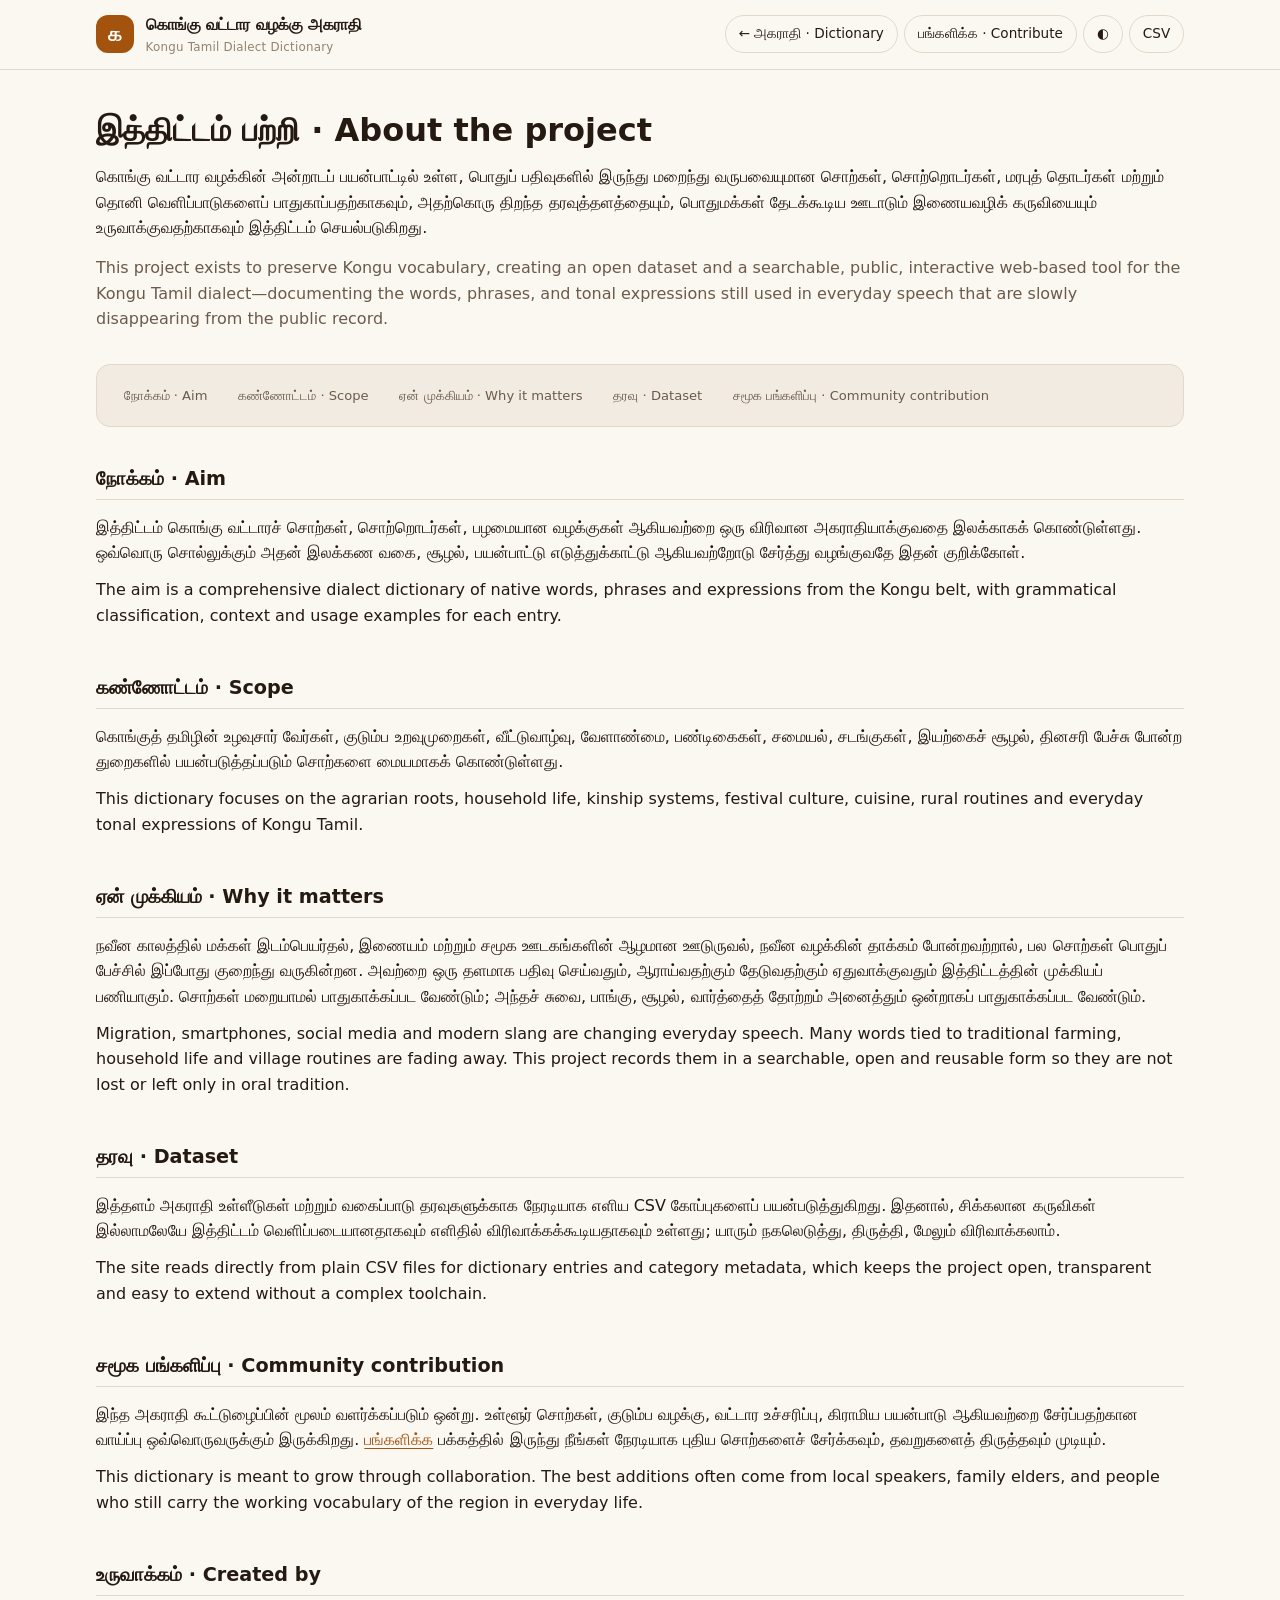
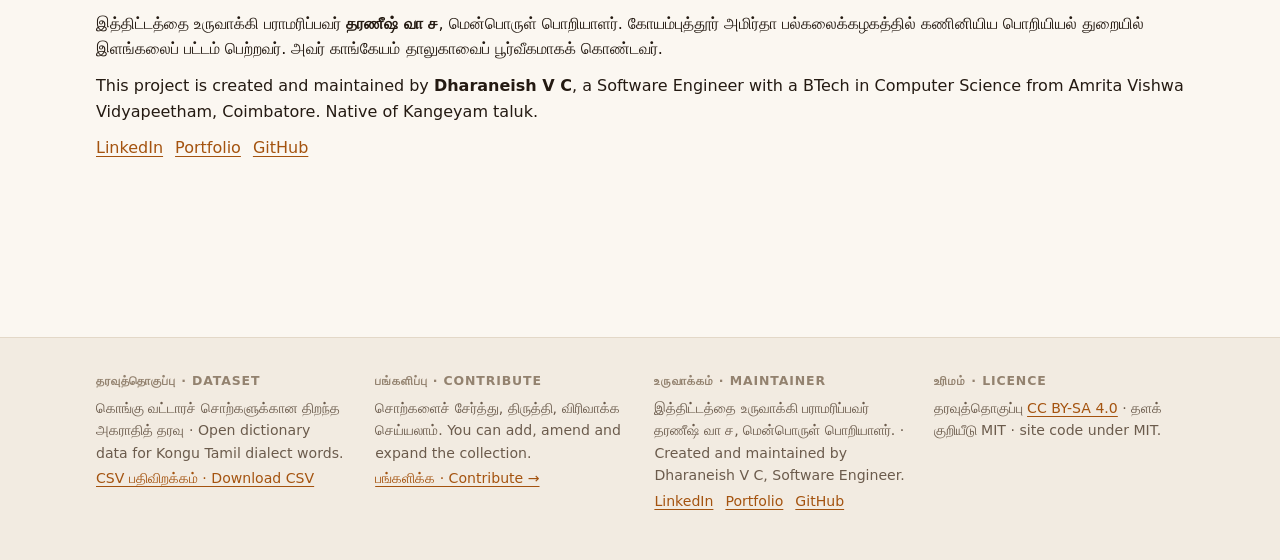
==== about.html @ 6edf0aa4 "feat: initial Kongu Tamil dictionary app and dataset" ====
<!DOCTYPE html>
<html lang="ta" data-theme="light">
<head>
<meta charset="utf-8">
<meta name="viewport" content="width=device-width, initial-scale=1, viewport-fit=cover">
<title>இத்திட்டம் பற்றி · About — கொங்கு வட்டார வழக்கு அகராதி · Kongu Tamil Dialect Dictionary</title>
<meta name="description" content="இத்திட்டத்தின் நோக்கம் மற்றும் பங்களிப்பு முறை. About the project and its aim.">
<meta name="theme-color" content="#7a3d12">
<link rel="canonical" href="https://dharaneishvc.github.io/Kongu-tamil-dictionary/about.html">
<meta property="og:type" content="website">
<meta property="og:url" content="https://dharaneishvc.github.io/Kongu-tamil-dictionary/about.html">
<meta property="og:title" content="இத்திட்டம் பற்றி — கொங்கு வட்டார வழக்கு அகராதி · About — Kongu Tamil Dialect Dictionary">
<meta property="og:description" content="இத்திட்டத்தின் நோக்கம் மற்றும் பங்களிப்பு முறை. About the project and its aim.">
<meta property="og:site_name" content="Kongu Tamil Dialect Dictionary">
<meta name="twitter:card" content="summary">
<meta name="twitter:title" content="இத்திட்டம் பற்றி — கொங்கு வட்டார வழக்கு அகராதி · About — Kongu Tamil Dialect Dictionary">
<meta name="twitter:description" content="இத்திட்டத்தின் நோக்கம் மற்றும் பங்களிப்பு முறை. About the project and its aim.">
<link rel="icon" href="data:image/svg+xml,%3Csvg xmlns='http://www.w3.org/2000/svg' viewBox='0 0 100 100'%3E%3Ctext y='.9em' font-size='90'%3E%E0%AE%95%3C/text%3E%3C/svg%3E">
<link rel="stylesheet" href="assets/styles.css?v=2">
<script>
  document.documentElement.dataset.theme =
    localStorage.getItem('kongu.theme') ||
    (matchMedia('(prefers-color-scheme: dark)').matches ? 'dark' : 'light');
</script>
</head>
<body>
<a class="skip-link" href="#guide">உள்ளடக்கத்திற்குச் செல்</a>

<header class="masthead">
  <div class="shell masthead__inner">
    <a class="brand" href="index.html">
      <span class="brand__mark" aria-hidden="true">க</span>
      <span class="brand__text">
        <strong>கொங்கு வட்டார வழக்கு அகராதி</strong>
        <small>Kongu Tamil Dialect Dictionary</small>
      </span>
    </a>
    <div class="masthead__actions">
      <a class="btn btn--ghost" href="index.html">← அகராதி · Dictionary</a>
      <a class="btn btn--ghost" href="contribute.html">பங்களிக்க · Contribute</a>
      <button type="button" class="btn btn--ghost" data-action="theme" aria-label="நிறத்தை மாற்று · Toggle colour theme">
        <span aria-hidden="true">◐</span>
      </button>
      <a class="btn btn--ghost" href="data/entries.csv" download>CSV</a>
    </div>
  </div>
</header>

<main class="shell page">
  <header class="page__head">
    <h1>இத்திட்டம் பற்றி · About the project</h1>
    <p class="page__lede">
கொங்கு வட்டார வழக்கின் அன்றாடப் பயன்பாட்டில் உள்ள, பொதுப் பதிவுகளில் இருந்து மறைந்து வருபவையுமான சொற்கள், சொற்றொடர்கள், மரபுத் தொடர்கள் மற்றும் தொனி வெளிப்பாடுகளைப் பாதுகாப்பதற்காகவும், அதற்கொரு திறந்த தரவுத்தளத்தையும், பொதுமக்கள் தேடக்கூடிய ஊடாடும் இணையவழிக் கருவியையும் உருவாக்குவதற்காகவும் இத்திட்டம் செயல்படுகிறது.
    </p>
    <p class="page__lede muted">
      This project exists to preserve Kongu vocabulary, creating an open dataset and a searchable, public, interactive web-based tool for the Kongu Tamil dialect—documenting the words, phrases, and tonal expressions still used in everyday speech that are slowly disappearing from the public record.
    </p>
  </header>

  <nav class="toc" aria-label="இத்திட்டம் பற்றி">
    <a href="#aim">நோக்கம் · Aim</a>
    <a href="#scope">கண்ணோட்டம் · Scope</a>
    <a href="#why">ஏன் முக்கியம் · Why it matters</a>
    <a href="#data">தரவு · Dataset</a>
    <a href="#community">சமூக பங்களிப்பு · Community contribution</a>
  </nav>

  <article id="guide" class="page__body">
    <section id="aim">
      <h2>நோக்கம் · Aim</h2>
      <p>
        இத்திட்டம் கொங்கு வட்டாரச் சொற்கள், சொற்றொடர்கள், பழமையான வழக்குகள் ஆகியவற்றை ஒரு விரிவான
        அகராதியாக்குவதை இலக்காகக் கொண்டுள்ளது. ஒவ்வொரு சொல்லுக்கும் அதன் இலக்கண வகை, சூழல்,
        பயன்பாட்டு எடுத்துக்காட்டு ஆகியவற்றோடு சேர்த்து வழங்குவதே இதன் குறிக்கோள்.
      </p>
      <p>
        The aim is a comprehensive dialect dictionary of native words, phrases and expressions from
        the Kongu belt, with grammatical classification, context and usage examples for each entry.
      </p>
    </section>

    <section id="scope">
      <h2>கண்ணோட்டம் · Scope</h2>
      <p>
        கொங்குத் தமிழின் உழவுசார் வேர்கள், குடும்ப உறவுமுறைகள், வீட்டுவாழ்வு,
        வேளாண்மை, பண்டிகைகள், சமையல், சடங்குகள், இயற்கைச் சூழல், தினசரி பேச்சு
        போன்ற துறைகளில் பயன்படுத்தப்படும் சொற்களை மையமாகக் கொண்டுள்ளது.
      </p>
      <p>
        This dictionary focuses on the agrarian roots, household life, kinship systems,
        festival culture, cuisine, rural routines and everyday tonal expressions of Kongu Tamil.
      </p>
    </section>

    <section id="why">
      <h2>ஏன் முக்கியம் · Why it matters</h2>
      <p>
        நவீன காலத்தில் மக்கள் இடம்பெயர்தல், இணையம் மற்றும் சமூக ஊடகங்களின் ஆழமான
        ஊடுருவல், நவீன வழக்கின் தாக்கம் போன்றவற்றால், பல சொற்கள் பொதுப் பேச்சில்
        இப்போது குறைந்து வருகின்றன. அவற்றை ஒரு தளமாக பதிவு செய்வதும், ஆராய்வதற்கும்
        தேடுவதற்கும் ஏதுவாக்குவதும் இத்திட்டத்தின் முக்கியப் பணியாகும். சொற்கள் மறையாமல்
        பாதுகாக்கப்பட வேண்டும்; அந்தச் சுவை, பாங்கு, சூழல், வார்த்தைத் தோற்றம் அனைத்தும்
        ஒன்றாகப் பாதுகாக்கப்பட வேண்டும்.
      </p>
      <p>
        Migration, smartphones, social media and modern slang are changing everyday speech. Many words
        tied to traditional farming, household life and village routines are fading away. This project
        records them in a searchable, open and reusable form so they are not lost or left only in oral tradition.
      </p>
    </section>

    <section id="data">
      <h2>தரவு · Dataset</h2>
      <p>
        இத்தளம் அகராதி உள்ளீடுகள் மற்றும் வகைப்பாடு தரவுகளுக்காக நேரடியாக எளிய CSV கோப்புகளைப் பயன்படுத்துகிறது.
        இதனால், சிக்கலான கருவிகள் இல்லாமலேயே இத்திட்டம் வெளிப்படையானதாகவும் எளிதில் விரிவாக்கக்கூடியதாகவும்
        உள்ளது; யாரும் நகலெடுத்து, திருத்தி, மேலும் விரிவாக்கலாம்.
      </p>
      <p>
        The site reads directly from plain CSV files for dictionary entries and category
        metadata, which keeps the project open, transparent and easy to extend without a
        complex toolchain.
      </p>
    </section>

    <section id="community">
      <h2>சமூக பங்களிப்பு · Community contribution</h2>
      <p>
        இந்த அகராதி கூட்டுழைப்பின் மூலம் வளர்க்கப்படும் ஒன்று. உள்ளூர் சொற்கள், குடும்ப வழக்கு,
        வட்டார உச்சரிப்பு, கிராமிய பயன்பாடு ஆகியவற்றை சேர்ப்பதற்கான வாய்ப்பு ஒவ்வொருவருக்கும்
        இருக்கிறது. <a href="contribute.html">பங்களிக்க</a> பக்கத்தில் இருந்து நீங்கள் நேரடியாக
        புதிய சொற்களைச் சேர்க்கவும், தவறுகளைத் திருத்தவும் முடியும்.
      </p>
      <p>
        This dictionary is meant to grow through collaboration. The best additions often come from
        local speakers, family elders, and people who still carry the working vocabulary of the
        region in everyday life.
      </p>
    </section>

    <section>
      <h2>உருவாக்கம் · Created by</h2>
      <p>
        இத்திட்டத்தை உருவாக்கி பராமரிப்பவர் <strong>தரணீஷ் வா ச</strong>, மென்பொருள் பொறியாளர். கோயம்புத்தூர் அமிர்தா பல்கலைக்கழகத்தில் கணினியிய பொறியியல் துறையில் இளங்கலைப் பட்டம் பெற்றவர். அவர் காங்கேயம் தாலுகாவைப் பூர்வீகமாகக் கொண்டவர்.
      </p>
      <p>
        This project is created and maintained by <strong>Dharaneish V C</strong>, a Software Engineer with a BTech in Computer Science from Amrita Vishwa Vidyapeetham, Coimbatore. Native of Kangeyam taluk.
      </p>
      <p class="footer__links">
        <a href="https://linkedin.com/in/dharaneishvc" rel="me noopener">LinkedIn</a>
        <a href="https://dharaneishvc.github.io/portfolio/" rel="me noopener">Portfolio</a>
        <a href="https://github.com/dharaneishvc" rel="me noopener">GitHub</a>
      </p>
    </section>
  </article>
</main>

<footer class="footer">
  <div class="shell footer__inner">
    <div>
      <h2>தரவுத்தொகுப்பு · Dataset</h2>
      <p id="dataset-meta" class="muted">கொங்கு வட்டாரச் சொற்களுக்கான திறந்த அகராதித் தரவு · Open dictionary data for Kongu Tamil dialect words.</p>
      <p><a href="data/entries.csv" download>CSV பதிவிறக்கம் · Download CSV</a></p>
    </div>
    <div>
      <h2>பங்களிப்பு · Contribute</h2>
      <p class="muted">சொற்களைச் சேர்த்து, திருத்தி, விரிவாக்க செய்யலாம். You can add, amend and expand the collection.</p>
      <p><a href="contribute.html">பங்களிக்க · Contribute →</a></p>
    </div>
    <div>
      <h2>உருவாக்கம் · Maintainer</h2>
      <p class="muted">இத்திட்டத்தை உருவாக்கி பராமரிப்பவர் தரணீஷ் வா ச, மென்பொருள் பொறியாளர். · Created and maintained by Dharaneish V C, Software Engineer.</p>
      <p class="footer__links">
        <a href="https://linkedin.com/in/dharaneishvc" rel="me noopener">LinkedIn</a>
        <a href="https://dharaneishvc.github.io/portfolio/" rel="me noopener">Portfolio</a>
        <a href="https://github.com/dharaneishvc" rel="me noopener">GitHub</a>
      </p>
    </div>
    <div>
      <h2>உரிமம் · Licence</h2>
      <p class="muted">தரவுத்தொகுப்பு <a href="https://creativecommons.org/licenses/by-sa/4.0/" rel="license noopener">CC BY-SA 4.0</a> · தளக் குறியீடு MIT · site code under MIT.</p>
    </div>
  </div>
</footer>

<script>
  document.querySelector('[data-action="theme"]').addEventListener('click', () => {
    const next = document.documentElement.dataset.theme === 'dark' ? 'light' : 'dark';
    document.documentElement.dataset.theme = next;
    localStorage.setItem('kongu.theme', next);
  });
</script>
</body>
</html>
---- assets/styles.css ----
/* Kongu Tamil Dictionary — design tokens + components. No external deps. */

:root {
  color-scheme: light;
  --bg: #fbf7f1;
  --bg-elevated: #ffffff;
  --bg-sunken: #f2ebe1;
  --ink: #241a12;
  --ink-soft: #6b5b4c;
  --ink-faint: #93826f;
  --line: #e3d8c8;
  --accent: #a4530f;
  --accent-soft: #f6e6d4;
  --accent-ink: #ffffff;
  --mark: #ffe08a;
  --shadow: 0 1px 2px rgba(36, 26, 18, .06), 0 8px 24px -16px rgba(36, 26, 18, .35);
  --radius: 14px;
  --radius-sm: 9px;
  --shell: 68rem;
  --tamil: "Noto Sans Tamil", "Nirmala UI", "Latha", "Tamil Sangam MN", system-ui, sans-serif;
  --latin: ui-sans-serif, system-ui, "Segoe UI", Roboto, Helvetica, Arial, sans-serif;
  --mono: ui-monospace, SFMono-Regular, "Cascadia Code", Consolas, monospace;
}

[data-theme="dark"] {
  color-scheme: dark;
  --bg: #16120e;
  --bg-elevated: #201a15;
  --bg-sunken: #120e0b;
  --ink: #f4ece2;
  --ink-soft: #c3b3a2;
  --ink-faint: #93826f;
  --line: #362c23;
  --accent: #e79a52;
  --accent-soft: #35251a;
  --accent-ink: #1a120b;
  --mark: #7a5b12;
  --shadow: 0 1px 2px rgba(0, 0, 0, .4), 0 12px 32px -20px rgba(0, 0, 0, .9);
}

* { box-sizing: border-box; }

[hidden] { display: none !important; }

html { -webkit-text-size-adjust: 100%; }

body {
  margin: 0;
  background: var(--bg);
  color: var(--ink);
  font-family: var(--tamil);
  font-size: 16px;
  line-height: 1.6;
  text-rendering: optimizeLegibility;
}

h1, h2, h3, h4 { line-height: 1.25; margin: 0; }
a { color: var(--accent); text-underline-offset: 3px; }
mark { background: var(--mark); color: inherit; border-radius: 3px; padding: 0 .1em; }
code, kbd, .detail__id { font-family: var(--mono); font-size: .85em; }
kbd {
  border: 1px solid var(--line); border-bottom-width: 2px;
  border-radius: 5px; padding: 0 .35em; background: var(--bg-elevated);
}
.muted { color: var(--ink-soft); }
.shell { width: min(var(--shell), 100% - 2.5rem); margin-inline: auto; }

.skip-link {
  position: absolute; left: -999px;
  background: var(--accent); color: var(--accent-ink);
  padding: .6rem 1rem; border-radius: 0 0 var(--radius-sm) 0; z-index: 20;
}
.skip-link:focus { left: 0; top: 0; }

.visually-hidden {
  position: absolute;
  width: 1px;
  height: 1px;
  padding: 0;
  margin: -1px;
  overflow: hidden;
  clip: rect(0, 0, 0, 0);
  white-space: nowrap;
  border: 0;
}

:where(button, input, select, a):focus-visible {
  outline: 2px solid var(--accent);
  outline-offset: 2px;
}

/* ------------------------------------------------------------- masthead */

.masthead {
  position: sticky; top: 0; z-index: 10;
  background: color-mix(in srgb, var(--bg) 88%, transparent);
  backdrop-filter: blur(12px);
  border-bottom: 1px solid var(--line);
}
.masthead__inner {
  display: flex; align-items: center; justify-content: space-between;
  gap: 1rem; padding-block: .75rem;
}
.brand { display: flex; align-items: center; gap: .7rem; min-width: 0; text-decoration: none; color: inherit; }
.brand__mark {
  display: grid; place-items: center;
  width: 2.4rem; height: 2.4rem; flex: none;
  background: var(--accent); color: var(--accent-ink);
  border-radius: 12px; font-size: 1.25rem; font-weight: 700;
}
.brand__text { display: flex; flex-direction: column; min-width: 0; }
.brand__text strong {
  font-size: 1rem;
  white-space: nowrap; overflow: hidden; text-overflow: ellipsis;
}
.brand__text small { color: var(--ink-faint); font-family: var(--latin); font-size: .74rem; letter-spacing: .02em; }
.masthead__actions { display: flex; gap: .4rem; flex: none; }

.btn {
  font: inherit; font-size: .85rem;
  display: inline-flex; align-items: center; gap: .35rem;
  padding: .45rem .8rem; border-radius: 999px;
  border: 1px solid var(--line); background: var(--bg-elevated); color: var(--ink);
  cursor: pointer; text-decoration: none;
  transition: background .15s, border-color .15s, transform .1s;
}
.btn:hover { border-color: var(--accent); background: var(--accent-soft); }
.btn:active { transform: translateY(1px); }
.btn--ghost { background: transparent; }

/* --------------------------------------------------------------- search */

.search { margin-top: 1.6rem; }
.search__field { position: relative; }
.search__box {
  display: flex; align-items: center; gap: .6rem;
  background: var(--bg-elevated);
  border: 1px solid var(--line); border-radius: var(--radius);
  padding: .3rem .8rem; box-shadow: var(--shadow);
  transition: border-color .15s, box-shadow .15s;
}
.search__box:focus-within { border-color: var(--accent); }
.search__icon { color: var(--ink-faint); font-size: 1.35rem; line-height: 1; }
.search__input {
  flex: 1; min-width: 0; font: inherit; font-size: 1.1rem;
  padding: .65rem 0; border: 0; background: none; color: inherit;
}
.search__input::-webkit-search-cancel-button { display: none; }
.search__input:focus { outline: none; }
.search__clear {
  font: inherit; border: 0; background: none; cursor: pointer;
  color: var(--ink-faint); padding: .3rem .4rem; border-radius: 50%;
}
.search__clear:hover { color: var(--ink); }
.search__hint { margin: .55rem .2rem 0; font-size: .82rem; color: var(--ink-faint); }

/* ---------------------------------------------------------- suggestions */

.suggest {
  position: absolute; inset-inline: 0; top: calc(100% + .4rem); z-index: 12;
  margin: 0; padding: .3rem; list-style: none;
  max-height: min(24rem, 60vh); overflow-y: auto;
  background: var(--bg-elevated);
  border: 1px solid var(--line); border-radius: var(--radius);
  box-shadow: var(--shadow);
}
.suggest[hidden] { display: none; }
.suggest__item {
  display: grid; align-items: baseline; gap: .1rem .6rem; cursor: pointer;
  grid-template-columns: auto 1fr; padding: .5rem .7rem;
  border-radius: var(--radius-sm);
}
.suggest__item--on { background: var(--accent-soft); }
.suggest__word { font-size: 1.05rem; font-weight: 600; }
.suggest__latin { font-family: var(--latin); font-size: .78rem; color: var(--ink-faint); }
.suggest__hint {
  grid-column: 1 / -1; font-size: .85rem; color: var(--ink-soft);
  overflow: hidden; text-overflow: ellipsis; white-space: nowrap;
}

/* ------------------------------------------------------------- controls */

.controls {
  margin-top: 1.1rem;
  display: flex; flex-wrap: wrap; align-items: center; gap: .5rem;
}
.btn--filter { font-weight: 600; }
.btn__badge {
  display: inline-grid; place-items: center;
  min-width: 1.25rem; height: 1.25rem; padding: 0 .3rem;
  border-radius: 999px; background: var(--accent); color: var(--accent-ink);
  font-family: var(--latin); font-size: .72rem; line-height: 1;
}
.btn--primary {
  background: var(--accent); border-color: var(--accent); color: var(--accent-ink);
}
.btn--primary:hover { background: var(--accent); filter: brightness(1.08); }

.active-filters { display: flex; flex-wrap: wrap; gap: .35rem; }
.active-filter {
  font: inherit; font-size: .78rem; cursor: pointer;
  display: inline-flex; align-items: center; gap: .4rem;
  padding: .3rem .6rem; border-radius: 999px;
  border: 1px solid var(--accent); background: var(--accent-soft); color: var(--accent);
}
.active-filter:hover { background: var(--accent); color: var(--accent-ink); }

.chips { display: flex; gap: .4rem; flex-wrap: wrap; }
.chip {
  font: inherit; font-size: .82rem; cursor: pointer;
  display: inline-flex; align-items: center; gap: .4rem;
  padding: .35rem .75rem; border-radius: 999px;
  border: 1px solid var(--line); background: var(--bg-elevated); color: var(--ink-soft);
  text-align: start;
}
.chip:hover { border-color: var(--accent); color: var(--ink); }
.chip--on { background: var(--accent); border-color: var(--accent); color: var(--accent-ink); }
.chip__count { font-size: .72rem; opacity: .7; font-family: var(--latin); }
.chips--stack { flex-direction: column; align-items: stretch; }
.chips--stack .chip { justify-content: space-between; }

.toggles { display: grid; gap: .6rem; }
.toggle, .select { font-size: .88rem; color: var(--ink-soft); display: inline-flex; align-items: center; gap: .5rem; }
.toggle { cursor: pointer; }
.toggle input { accent-color: var(--accent); width: 1.05rem; height: 1.05rem; }
.select select {
  font: inherit; font-size: .88rem; padding: .45rem .6rem; width: 100%;
  border-radius: var(--radius-sm); border: 1px solid var(--line);
  background: var(--bg-elevated); color: var(--ink);
}

/* --------------------------------------------------------------- drawer */

.drawer {
  position: fixed; inset-block: 0; inset-inline-end: 0; margin: 0;
  height: auto; max-height: 100%; width: min(23rem, 100vw); padding: 0;
  border: 0; border-inline-start: 1px solid var(--line);
  background: var(--bg-elevated); color: var(--ink);
}
/* the layout must not leak to the closed state, or the UA `display:none` is lost */
.drawer[open] { display: flex; flex-direction: column; animation: slide-in .2s ease; }
@keyframes slide-in { from { transform: translateX(100%); } }
.drawer::backdrop { background: rgba(20, 14, 9, .5); backdrop-filter: blur(2px); }
.drawer__head {
  display: flex; align-items: center; justify-content: space-between;
  gap: 1rem; margin: 0; padding: 1.1rem 1.2rem;
  border-bottom: 1px solid var(--line);
}
.drawer__head h2 { font-size: 1.05rem; }
.drawer__close {
  font: inherit; cursor: pointer; border: 0; border-radius: 50%;
  width: 2rem; height: 2rem; background: var(--bg-sunken); color: var(--ink-soft);
}
.drawer__close:hover { background: var(--accent); color: var(--accent-ink); }
.drawer__body { flex: 1; overflow-y: auto; padding: 1.2rem; display: grid; gap: 1.8rem; }
.drawer__group h3 {
  font-size: .74rem; text-transform: uppercase; letter-spacing: .07em;
  color: var(--ink-faint); margin-bottom: .7rem;
}
.drawer__foot {
  display: flex; gap: .6rem; justify-content: space-between;
  padding: .9rem 1.2rem; border-top: 1px solid var(--line); background: var(--bg-sunken);
}

.status { margin: 1.2rem .2rem .6rem; font-size: .85rem; color: var(--ink-faint); min-height: 1.2em; }

/* -------------------------------------------------------------- results */

.results {
  display: grid; gap: .9rem;
  grid-template-columns: repeat(auto-fill, minmax(min(100%, 20rem), 1fr));
}
.results:focus { outline: none; }

.card {
  position: relative;
  background: var(--bg-elevated);
  border: 1px solid var(--line); border-radius: var(--radius);
  padding: 1rem 1.1rem; cursor: pointer;
  display: flex; flex-direction: column; gap: .45rem;
  transition: border-color .15s, box-shadow .15s, transform .12s;
}
.card:hover, .card:focus-visible { border-color: var(--accent); box-shadow: var(--shadow); transform: translateY(-2px); }
.card--skeleton { min-height: 8.5rem; cursor: default; background: var(--bg-sunken); animation: pulse 1.4s ease-in-out infinite; }
@keyframes pulse { 50% { opacity: .55; } }

.card__thumb {
  width: 100%; height: 8rem; object-fit: cover;
  border-radius: var(--radius-sm); background: var(--bg-sunken);
}
.card__head { display: flex; align-items: baseline; flex-wrap: wrap; gap: .5rem; }
.card__word { font-size: 1.3rem; font-weight: 700; letter-spacing: 0; }
.card__latin { font-family: var(--latin); font-size: .82rem; color: var(--ink-faint); }
.card__meaning { margin: 0; }
.card__meaning--missing { color: var(--ink-faint); font-style: italic; font-size: .9rem; }
.card__english { margin: 0; font-family: var(--latin); font-size: .85rem; color: var(--ink-soft); }
.card__example {
  margin: .15rem 0 0; padding-left: .7rem;
  border-left: 3px solid var(--accent-soft);
  font-size: .9rem; color: var(--ink-soft);
}
.card__variants { margin: .2rem 0 0; display: flex; flex-wrap: wrap; gap: .3rem; align-items: center; }
.label { font-size: .72rem; color: var(--ink-faint); }
.pill, .tag {
  font-size: .74rem; padding: .1rem .5rem; border-radius: 999px;
  background: var(--bg-sunken); color: var(--ink-soft); border: 1px solid var(--line);
}
.tag--type { background: var(--accent-soft); border-color: transparent; color: var(--accent); }

.empty { grid-column: 1 / -1; text-align: center; padding: 3rem 1rem; display: grid; gap: .6rem; justify-items: center; }
.empty__title { font-size: 1.15rem; font-weight: 600; margin: 0; }

.sentinel { height: 1px; }

/* --------------------------------------------------------------- detail */

.detail {
  width: min(38rem, calc(100% - 2rem));
  border: 1px solid var(--line); border-radius: var(--radius);
  background: var(--bg-elevated); color: var(--ink);
  padding: 0; box-shadow: var(--shadow);
}
.detail::backdrop { background: rgba(20, 14, 9, .55); backdrop-filter: blur(3px); }
.detail__close-form { position: absolute; top: .6rem; inset-inline-end: .6rem; margin: 0; }
.detail__close {
  font: inherit; cursor: pointer; border: 0; border-radius: 50%;
  width: 2rem; height: 2rem; background: var(--bg-sunken); color: var(--ink-soft);
}
.detail__close:hover { background: var(--accent); color: var(--accent-ink); }
.detail__body { padding: 1.4rem 1.5rem 1.2rem; }
.detail__word { font-size: 1.9rem; }
.detail__latin { margin: .15rem 0 .5rem; font-family: var(--latin); color: var(--ink-faint); font-size: .9rem; }
.detail__tags { display: flex; flex-wrap: wrap; gap: .35rem; margin: 0; }
.detail__image { width: 100%; border-radius: var(--radius-sm); margin-top: 1rem; }
.detail__section { margin-top: 1.1rem; }
.detail__section h4 { font-size: .78rem; text-transform: uppercase; letter-spacing: .07em; color: var(--ink-faint); }
.detail__list { margin: .35rem 0 0; padding-inline-start: 1.2rem; display: grid; gap: .3rem; }
.detail__foot {
  margin-top: 1.4rem; padding-top: 1rem; border-top: 1px solid var(--line);
  display: flex; align-items: center; justify-content: space-between; gap: 1rem;
}
.detail__id { color: var(--ink-faint); }

/* ----------------------------------------------------- contribute page */

.results__actions { margin: 1.5rem 0 0; text-align: center; }
.results__more { margin: 2.5rem 0 0; text-align: center; font-size: .9rem; color: var(--ink-soft); }

.page { padding-block: 2.5rem 4rem; }
.page__head { width: 100%; }
.page__head h1 { font-size: 2rem; }
.page__lede { margin: .9rem 0 0; }

.toc {
  display: flex; flex-wrap: wrap; gap: .4rem;
  margin: 2rem 0 2.5rem; padding: .9rem;
  background: var(--bg-sunken); border: 1px solid var(--line); border-radius: var(--radius);
}
.toc a {
  font-size: .82rem; text-decoration: none; color: var(--ink-soft);
  padding: .3rem .7rem; border-radius: 999px; border: 1px solid transparent;
}
.toc a:hover { background: var(--bg-elevated); border-color: var(--line); color: var(--ink); }

.page__body { width: 100%; }
.page__body section { margin-bottom: 3rem; scroll-margin-top: 5rem; }
.page__body h2 {
  font-size: 1.2rem; padding-bottom: .5rem; margin-bottom: .9rem;
  border-bottom: 1px solid var(--line);
}
.page__body p { margin: .7rem 0; }
.page__body :where(ul, ol) { margin: .7rem 0; padding-inline-start: 1.4rem; display: grid; gap: .5rem; }
.steps li::marker { color: var(--accent); font-weight: 700; }
.rules li, .checklist li { padding-left: .2rem; }
.checklist { list-style: none; padding-inline-start: 0; }
.checklist li::before { content: "☐"; color: var(--accent); margin-inline-end: .6rem; }

.code, .guide__code {
  margin: 1rem 0; padding: .9rem 1.1rem; overflow-x: auto;
  background: var(--bg-sunken); border: 1px solid var(--line);
  border-radius: var(--radius-sm); font-size: .82rem; line-height: 1.8;
  text-align: start;
}

.callout {
  margin: 1.2rem 0; padding: .9rem 1.1rem;
  background: var(--accent-soft); border-radius: var(--radius-sm);
  border-inline-start: 3px solid var(--accent);
}
.callout--warn { background: var(--bg-sunken); border-inline-start-color: var(--ink-faint); }

.table-wrap { overflow-x: auto; margin: 1rem 0; }
.table { border-collapse: collapse; width: 100%; font-size: .87rem; }
.table :where(th, td) {
  text-align: start; padding: .5rem .7rem;
  border-bottom: 1px solid var(--line); vertical-align: top;
}
.table th { color: var(--ink-faint); font-size: .74rem; text-transform: uppercase; letter-spacing: .05em; }
.table code { white-space: nowrap; }
.table .req { color: var(--accent); }

.page__back { margin-top: 3rem; padding-top: 1.5rem; border-top: 1px solid var(--line); }

/* --------------------------------------------------------------- footer */

.footer { margin-top: 4rem; border-top: 1px solid var(--line); background: var(--bg-sunken); }
.footer__inner {
  display: grid; gap: 1.8rem; padding-block: 2.2rem 2.8rem;
  grid-template-columns: repeat(auto-fit, minmax(15rem, 1fr));
}
.footer h2 { font-size: .78rem; text-transform: uppercase; letter-spacing: .07em; color: var(--ink-faint); margin-bottom: .5rem; }
.footer p { margin: .2rem 0; font-size: .88rem; }
.footer__links { display: flex; flex-wrap: wrap; gap: .35rem .75rem; }

@media (prefers-reduced-motion: reduce) {
  *, *::before, *::after { animation-duration: .001ms !important; transition-duration: .001ms !important; }
}

@media (max-width: 40rem) {
  .masthead__inner { flex-wrap: wrap; align-items: flex-start; }
  .brand { width: 100%; }
  .brand__text small { display: none; }
  .masthead__actions {
    flex: 1 1 100%;
    max-width: 100%;
    overflow-x: auto;
    padding-bottom: .1rem;
    scrollbar-width: none;
  }
  .masthead__actions::-webkit-scrollbar { display: none; }
  .detail__body { padding: 1.2rem 1.1rem; }
  .masthead__actions .btn { padding: .45rem .6rem; }
}
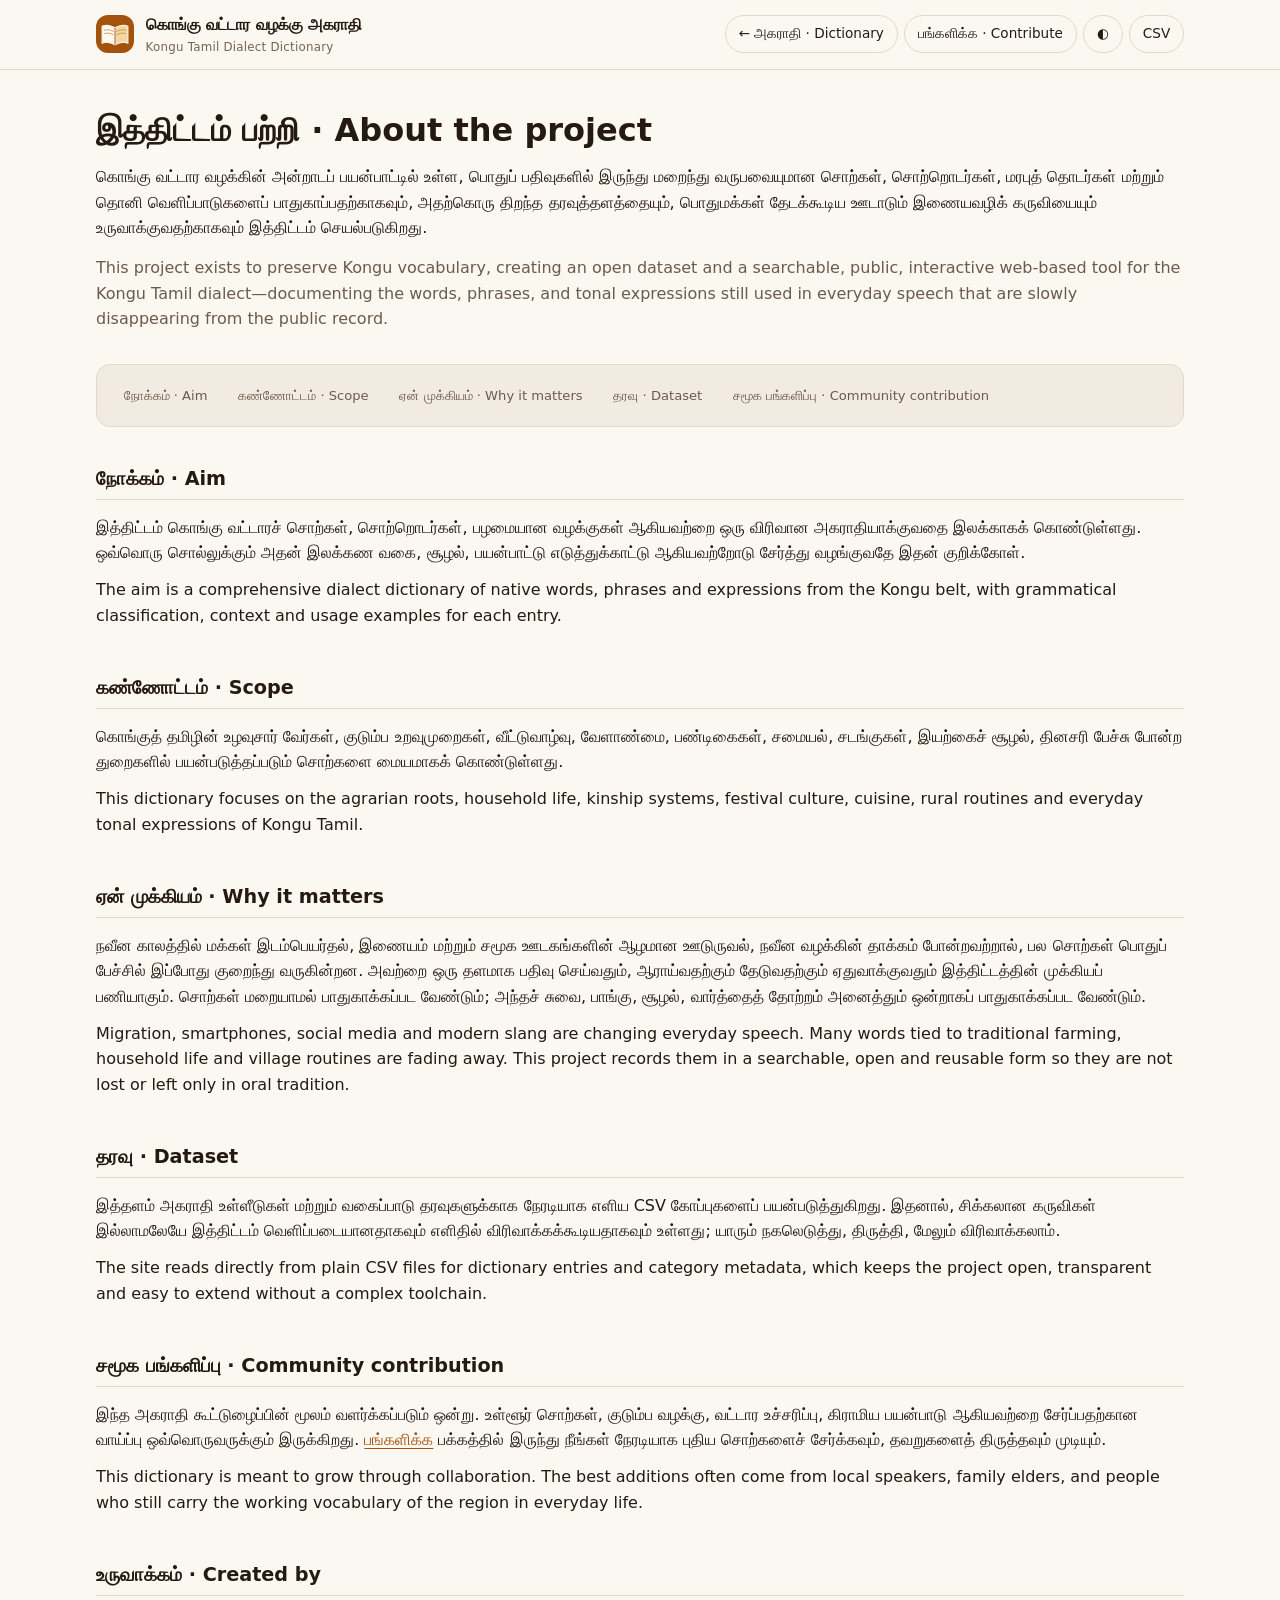
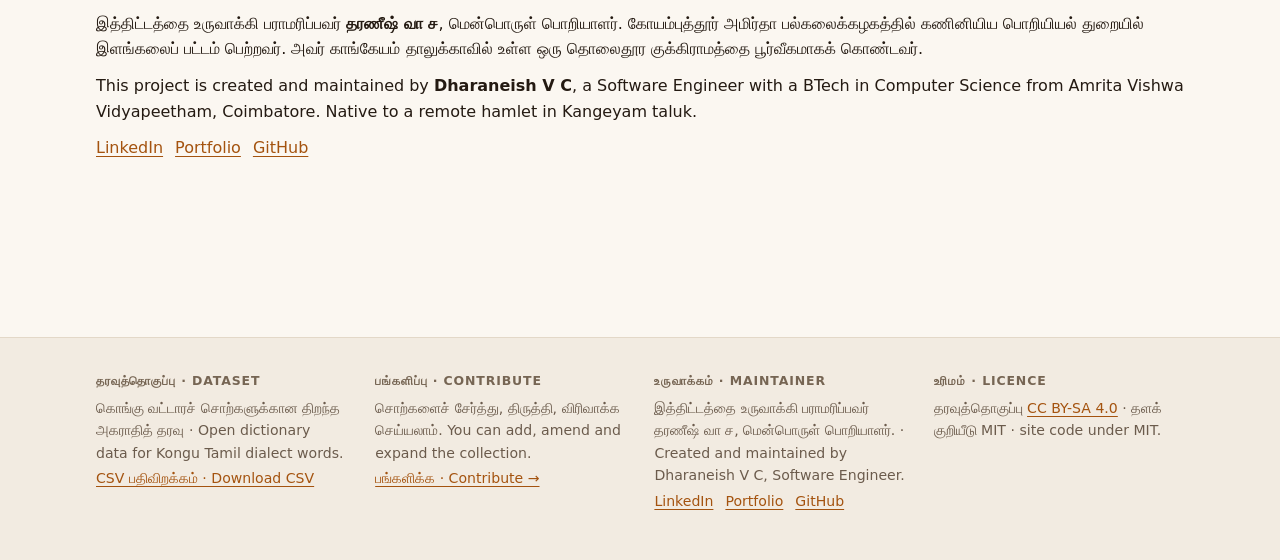
==== commit 93944e74: "kongu tamil dictionary version 2 with new features" ====
--- a/about.html
+++ b/about.html
@@ -6,30 +6,37 @@
 <title>இத்திட்டம் பற்றி · About — கொங்கு வட்டார வழக்கு அகராதி · Kongu Tamil Dialect Dictionary</title>
 <meta name="description" content="இத்திட்டத்தின் நோக்கம் மற்றும் பங்களிப்பு முறை. About the project and its aim.">
 <meta name="theme-color" content="#7a3d12">
-<link rel="canonical" href="https://dharaneishvc.github.io/Kongu-tamil-dictionary/about.html">
+<link rel="canonical" href="about.html">
 <meta property="og:type" content="website">
-<meta property="og:url" content="https://dharaneishvc.github.io/Kongu-tamil-dictionary/about.html">
 <meta property="og:title" content="இத்திட்டம் பற்றி — கொங்கு வட்டார வழக்கு அகராதி · About — Kongu Tamil Dialect Dictionary">
 <meta property="og:description" content="இத்திட்டத்தின் நோக்கம் மற்றும் பங்களிப்பு முறை. About the project and its aim.">
+<meta property="og:image" content="https://dharaneishvc.github.io/Kongu-tamil-dictionary/assets/og-preview.png?v=1">
+<meta property="og:image:secure_url" content="https://dharaneishvc.github.io/Kongu-tamil-dictionary/assets/og-preview.png?v=1">
+<meta property="og:image:type" content="image/png">
+<meta property="og:image:width" content="1200">
+<meta property="og:image:height" content="630">
+<meta property="og:image:alt" content="Kongu Tamil Dialect Dictionary">
+<meta property="og:locale" content="ta_IN">
+<meta property="og:locale:alternate" content="en_US">
 <meta property="og:site_name" content="Kongu Tamil Dialect Dictionary">
-<meta name="twitter:card" content="summary">
+<meta name="twitter:card" content="summary_large_image">
 <meta name="twitter:title" content="இத்திட்டம் பற்றி — கொங்கு வட்டார வழக்கு அகராதி · About — Kongu Tamil Dialect Dictionary">
 <meta name="twitter:description" content="இத்திட்டத்தின் நோக்கம் மற்றும் பங்களிப்பு முறை. About the project and its aim.">
-<link rel="icon" href="data:image/svg+xml,%3Csvg xmlns='http://www.w3.org/2000/svg' viewBox='0 0 100 100'%3E%3Ctext y='.9em' font-size='90'%3E%E0%AE%95%3C/text%3E%3C/svg%3E">
-<link rel="stylesheet" href="assets/styles.css?v=2">
-<script>
-  document.documentElement.dataset.theme =
-    localStorage.getItem('kongu.theme') ||
-    (matchMedia('(prefers-color-scheme: dark)').matches ? 'dark' : 'light');
-</script>
+<meta name="twitter:image" content="https://dharaneishvc.github.io/Kongu-tamil-dictionary/assets/og-preview.png?v=1">
+<meta name="twitter:image:alt" content="Kongu Tamil Dialect Dictionary">
+<link rel="manifest" href="manifest.json">
+<link rel="apple-touch-icon" href="assets/icon-192.png">
+<link rel="icon" href="assets/icon.svg">
+<link rel="stylesheet" href="assets/styles.css?v=1">
+<script src="assets/theme.js?v=1"></script>
 </head>
 <body>
-<a class="skip-link" href="#guide">உள்ளடக்கத்திற்குச் செல்</a>
+<a class="skip-link" href="#guide">உள்ளடக்கத்திற்குச் செல் · Skip to content</a>
 
 <header class="masthead">
   <div class="shell masthead__inner">
     <a class="brand" href="index.html">
-      <span class="brand__mark" aria-hidden="true">க</span>
+      <img class="brand__icon" src="assets/icon.svg" alt="">
       <span class="brand__text">
         <strong>கொங்கு வட்டார வழக்கு அகராதி</strong>
         <small>Kongu Tamil Dialect Dictionary</small>
@@ -57,7 +64,7 @@
     </p>
   </header>
 
-  <nav class="toc" aria-label="இத்திட்டம் பற்றி">
+  <nav class="toc" aria-label="இத்திட்டம் பற்றி · About this project">
     <a href="#aim">நோக்கம் · Aim</a>
     <a href="#scope">கண்ணோட்டம் · Scope</a>
     <a href="#why">ஏன் முக்கியம் · Why it matters</a>
@@ -141,10 +148,10 @@
     <section>
       <h2>உருவாக்கம் · Created by</h2>
       <p>
-        இத்திட்டத்தை உருவாக்கி பராமரிப்பவர் <strong>தரணீஷ் வா ச</strong>, மென்பொருள் பொறியாளர். கோயம்புத்தூர் அமிர்தா பல்கலைக்கழகத்தில் கணினியிய பொறியியல் துறையில் இளங்கலைப் பட்டம் பெற்றவர். அவர் காங்கேயம் தாலுகாவைப் பூர்வீகமாகக் கொண்டவர்.
+        இத்திட்டத்தை உருவாக்கி பராமரிப்பவர் <strong>தரணீஷ் வா ச</strong>, மென்பொருள் பொறியாளர். கோயம்புத்தூர் அமிர்தா பல்கலைக்கழகத்தில் கணினியிய பொறியியல் துறையில் இளங்கலைப் பட்டம் பெற்றவர். அவர் காங்கேயம் தாலுக்காவில் உள்ள ஒரு தொலைதூர குக்கிராமத்தை பூர்வீகமாகக் கொண்டவர்.
       </p>
       <p>
-        This project is created and maintained by <strong>Dharaneish V C</strong>, a Software Engineer with a BTech in Computer Science from Amrita Vishwa Vidyapeetham, Coimbatore. Native of Kangeyam taluk.
+        This project is created and maintained by <strong>Dharaneish V C</strong>, a Software Engineer with a BTech in Computer Science from Amrita Vishwa Vidyapeetham, Coimbatore. Native to a remote hamlet in Kangeyam taluk.
       </p>
       <p class="footer__links">
         <a href="https://linkedin.com/in/dharaneishvc" rel="me noopener">LinkedIn</a>
@@ -183,12 +190,6 @@
   </div>
 </footer>
 
-<script>
-  document.querySelector('[data-action="theme"]').addEventListener('click', () => {
-    const next = document.documentElement.dataset.theme === 'dark' ? 'light' : 'dark';
-    document.documentElement.dataset.theme = next;
-    localStorage.setItem('kongu.theme', next);
-  });
-</script>
+<script src="assets/register-sw.js?v=1"></script>
 </body>
 </html>
--- a/assets/styles.css
+++ b/assets/styles.css
@@ -7,7 +7,7 @@
   --bg-sunken: #f2ebe1;
   --ink: #241a12;
   --ink-soft: #6b5b4c;
-  --ink-faint: #93826f;
+  --ink-faint: #766553;
   --line: #e3d8c8;
   --accent: #a4530f;
   --accent-soft: #f6e6d4;
@@ -73,15 +73,8 @@
 .skip-link:focus { left: 0; top: 0; }
 
 .visually-hidden {
-  position: absolute;
-  width: 1px;
-  height: 1px;
-  padding: 0;
-  margin: -1px;
-  overflow: hidden;
-  clip: rect(0, 0, 0, 0);
-  white-space: nowrap;
-  border: 0;
+  position: absolute; width: 1px; height: 1px; padding: 0; margin: -1px;
+  overflow: hidden; clip: rect(0, 0, 0, 0); white-space: nowrap; border: 0;
 }
 
 :where(button, input, select, a):focus-visible {
@@ -102,12 +95,7 @@
   gap: 1rem; padding-block: .75rem;
 }
 .brand { display: flex; align-items: center; gap: .7rem; min-width: 0; text-decoration: none; color: inherit; }
-.brand__mark {
-  display: grid; place-items: center;
-  width: 2.4rem; height: 2.4rem; flex: none;
-  background: var(--accent); color: var(--accent-ink);
-  border-radius: 12px; font-size: 1.25rem; font-weight: 700;
-}
+.brand__icon { width: 2.4rem; height: 2.4rem; flex: none; border-radius: 12px; }
 .brand__text { display: flex; flex-direction: column; min-width: 0; }
 .brand__text strong {
   font-size: 1rem;
@@ -164,7 +152,6 @@
   border: 1px solid var(--line); border-radius: var(--radius);
   box-shadow: var(--shadow);
 }
-.suggest[hidden] { display: none; }
 .suggest__item {
   display: grid; align-items: baseline; gap: .1rem .6rem; cursor: pointer;
   grid-template-columns: auto 1fr; padding: .5rem .7rem;
@@ -177,6 +164,7 @@
   grid-column: 1 / -1; font-size: .85rem; color: var(--ink-soft);
   overflow: hidden; text-overflow: ellipsis; white-space: nowrap;
 }
+.suggest__reason { color: var(--accent); font-weight: 600; }
 
 /* ------------------------------------------------------------- controls */
 
@@ -204,6 +192,21 @@
   border: 1px solid var(--accent); background: var(--accent-soft); color: var(--accent);
 }
 .active-filter:hover { background: var(--accent); color: var(--accent-ink); }
+
+.pwa-tools { min-height: 1.9rem; margin-top: .55rem; display: flex; flex-wrap: wrap; align-items: center; gap: .5rem; }
+.network-status {
+  display: inline-flex; align-items: center; gap: .4rem;
+  font-family: var(--latin); font-size: .76rem; color: var(--ink-soft);
+}
+.network-status__dot { width: .55rem; height: .55rem; border-radius: 50%; background: #36834f; }
+.network-status[data-online="false"] .network-status__dot { background: #b45309; }
+.update-notice {
+  margin-top: .7rem; padding: .7rem .85rem;
+  border-inline-start: 3px solid var(--accent); background: var(--accent-soft);
+  display: flex; align-items: center; justify-content: space-between; gap: .75rem;
+  font-size: .85rem;
+}
+.update-notice__actions { display: flex; flex-wrap: wrap; gap: .4rem; }
 
 .chips { display: flex; gap: .4rem; flex-wrap: wrap; }
 .chip {
@@ -232,7 +235,7 @@
 /* --------------------------------------------------------------- drawer */
 
 .drawer {
-  position: fixed; inset-block: 0; inset-inline-end: 0; margin: 0;
+  position: fixed; inset-block: 0; inset-inline: auto 0; margin: 0;
   height: auto; max-height: 100%; width: min(23rem, 100vw); padding: 0;
   border: 0; border-inline-start: 1px solid var(--line);
   background: var(--bg-elevated); color: var(--ink);
@@ -247,11 +250,11 @@
   border-bottom: 1px solid var(--line);
 }
 .drawer__head h2 { font-size: 1.05rem; }
-.drawer__close {
+.drawer__close, .detail__close {
   font: inherit; cursor: pointer; border: 0; border-radius: 50%;
   width: 2rem; height: 2rem; background: var(--bg-sunken); color: var(--ink-soft);
 }
-.drawer__close:hover { background: var(--accent); color: var(--accent-ink); }
+.drawer__close:hover, .detail__close:hover { background: var(--accent); color: var(--accent-ink); }
 .drawer__body { flex: 1; overflow-y: auto; padding: 1.2rem; display: grid; gap: 1.8rem; }
 .drawer__group h3 {
   font-size: .74rem; text-transform: uppercase; letter-spacing: .07em;
@@ -289,8 +292,9 @@
   border-radius: var(--radius-sm); background: var(--bg-sunken);
 }
 .card__head { display: flex; align-items: baseline; flex-wrap: wrap; gap: .5rem; }
-.card__word { font-size: 1.3rem; font-weight: 700; letter-spacing: 0; }
+.card__word { font-size: 1.3rem; font-weight: 700; }
 .card__latin { font-family: var(--latin); font-size: .82rem; color: var(--ink-faint); }
+.card__match { margin: -.1rem 0 0; font-size: .74rem; color: var(--accent); }
 .card__meaning { margin: 0; }
 .card__meaning--missing { color: var(--ink-faint); font-style: italic; font-size: .9rem; }
 .card__english { margin: 0; font-family: var(--latin); font-size: .85rem; color: var(--ink-soft); }
@@ -309,8 +313,11 @@
 
 .empty { grid-column: 1 / -1; text-align: center; padding: 3rem 1rem; display: grid; gap: .6rem; justify-items: center; }
 .empty__title { font-size: 1.15rem; font-weight: 600; margin: 0; }
+.empty__actions { display: flex; flex-wrap: wrap; justify-content: center; gap: .5rem; }
 
 .sentinel { height: 1px; }
+.results__actions { margin: 1.5rem 0 0; text-align: center; }
+.results__more { margin: 2.5rem 0 0; text-align: center; font-size: .9rem; color: var(--ink-soft); }
 
 /* --------------------------------------------------------------- detail */
 
@@ -322,13 +329,15 @@
 }
 .detail::backdrop { background: rgba(20, 14, 9, .55); backdrop-filter: blur(3px); }
 .detail__close-form { position: absolute; top: .6rem; inset-inline-end: .6rem; margin: 0; }
-.detail__close {
-  font: inherit; cursor: pointer; border: 0; border-radius: 50%;
-  width: 2rem; height: 2rem; background: var(--bg-sunken); color: var(--ink-soft);
-}
-.detail__close:hover { background: var(--accent); color: var(--accent-ink); }
 .detail__body { padding: 1.4rem 1.5rem 1.2rem; }
+.detail__word-row { display: flex; align-items: center; gap: .55rem; }
 .detail__word { font-size: 1.9rem; }
+.detail__speak {
+  width: 2.3rem; height: 2.3rem; padding: 0;
+  border: 1px solid var(--line); border-radius: 50%;
+  background: var(--bg-sunken); cursor: pointer;
+}
+.detail__speak:hover { border-color: var(--accent); background: var(--accent-soft); }
 .detail__latin { margin: .15rem 0 .5rem; font-family: var(--latin); color: var(--ink-faint); font-size: .9rem; }
 .detail__tags { display: flex; flex-wrap: wrap; gap: .35rem; margin: 0; }
 .detail__image { width: 100%; border-radius: var(--radius-sm); margin-top: 1rem; }
@@ -337,14 +346,11 @@
 .detail__list { margin: .35rem 0 0; padding-inline-start: 1.2rem; display: grid; gap: .3rem; }
 .detail__foot {
   margin-top: 1.4rem; padding-top: 1rem; border-top: 1px solid var(--line);
-  display: flex; align-items: center; justify-content: space-between; gap: 1rem;
+  display: flex; align-items: center; flex-wrap: wrap; justify-content: flex-end; gap: .5rem;
 }
 .detail__id { color: var(--ink-faint); }
 
-/* ----------------------------------------------------- contribute page */
-
-.results__actions { margin: 1.5rem 0 0; text-align: center; }
-.results__more { margin: 2.5rem 0 0; text-align: center; font-size: .9rem; color: var(--ink-soft); }
+/* ------------------------------------------- about & contribute pages */
 
 .page { padding-block: 2.5rem 4rem; }
 .page__head { width: 100%; }
@@ -417,15 +423,15 @@
 }
 
 @media (max-width: 40rem) {
+  /* two-row header would cover too much of a phone screen if it stayed pinned */
+  .masthead { position: static; }
+  .page__body section { scroll-margin-top: 1rem; }
   .masthead__inner { flex-wrap: wrap; align-items: flex-start; }
   .brand { width: 100%; }
   .brand__text small { display: none; }
   .masthead__actions {
-    flex: 1 1 100%;
-    max-width: 100%;
-    overflow-x: auto;
-    padding-bottom: .1rem;
-    scrollbar-width: none;
+    flex: 1 1 100%; max-width: 100%; overflow-x: auto;
+    padding-bottom: .1rem; scrollbar-width: none;
   }
   .masthead__actions::-webkit-scrollbar { display: none; }
   .detail__body { padding: 1.2rem 1.1rem; }
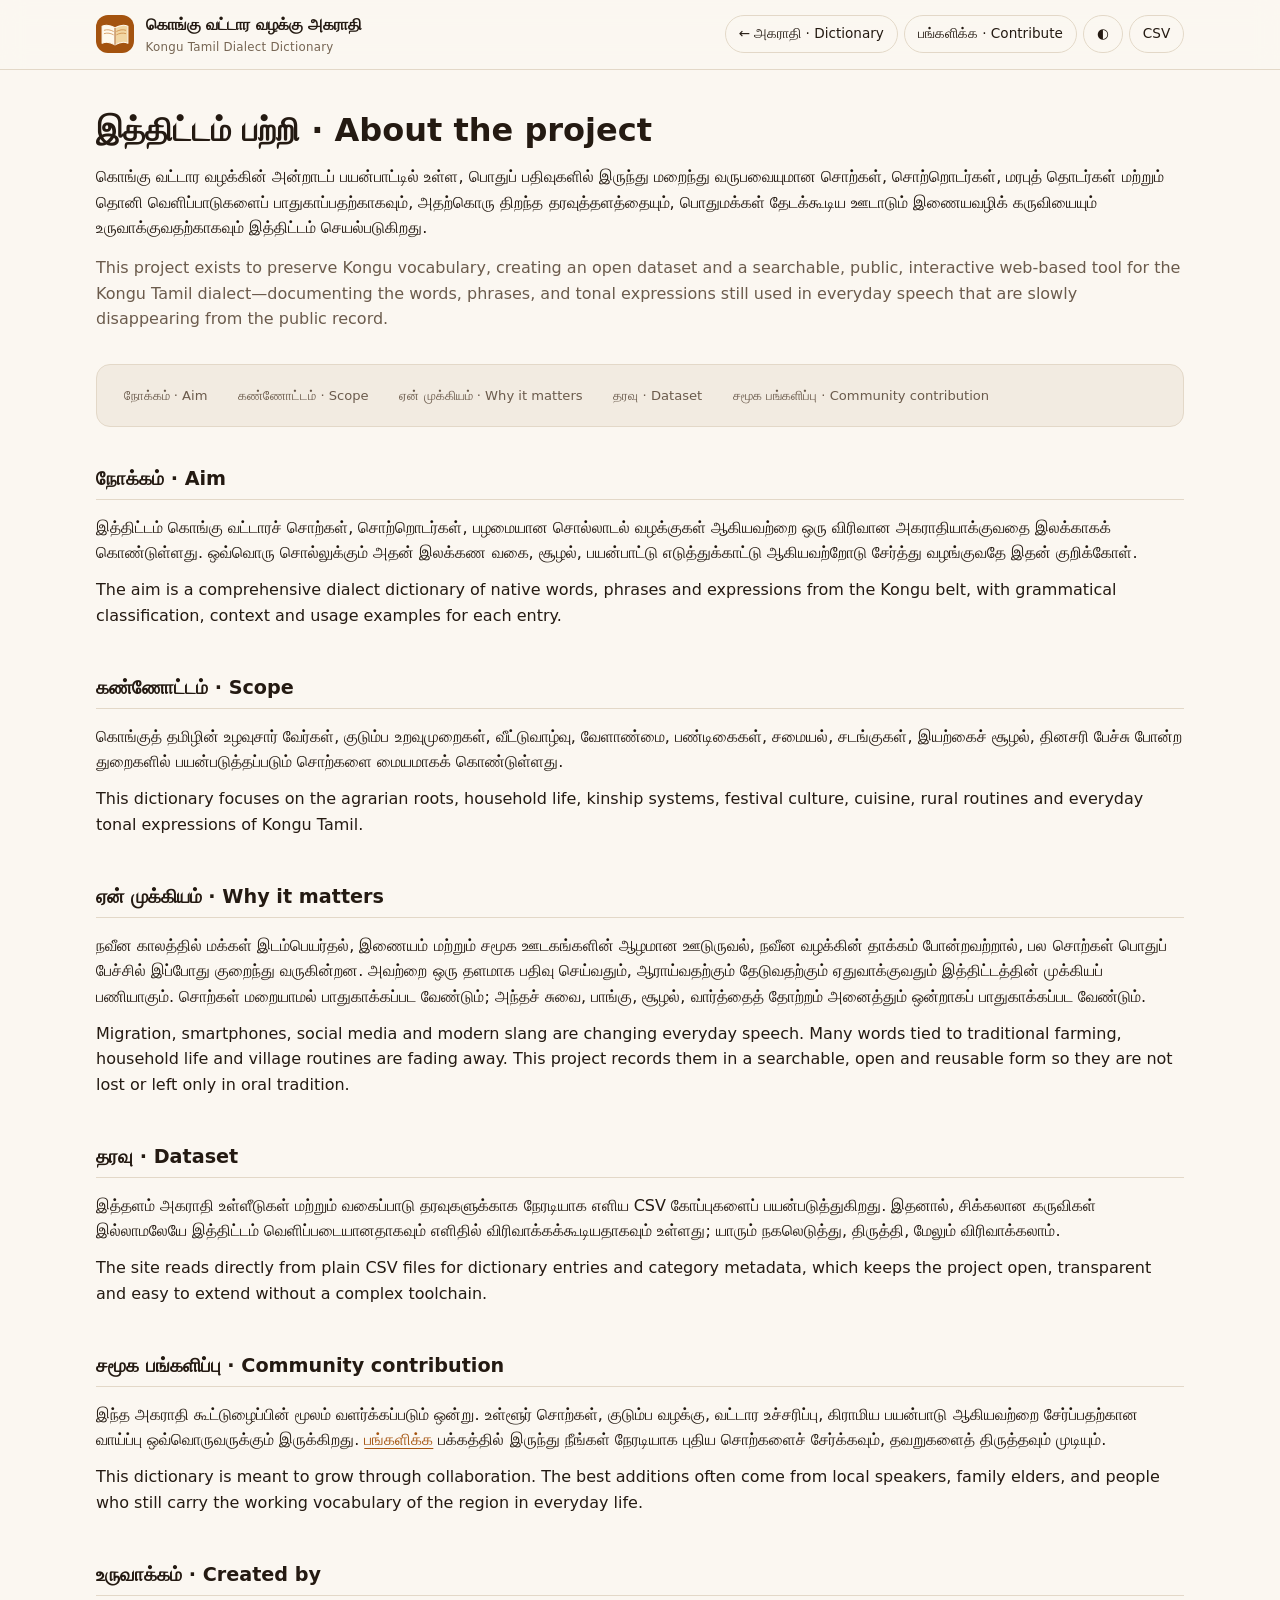
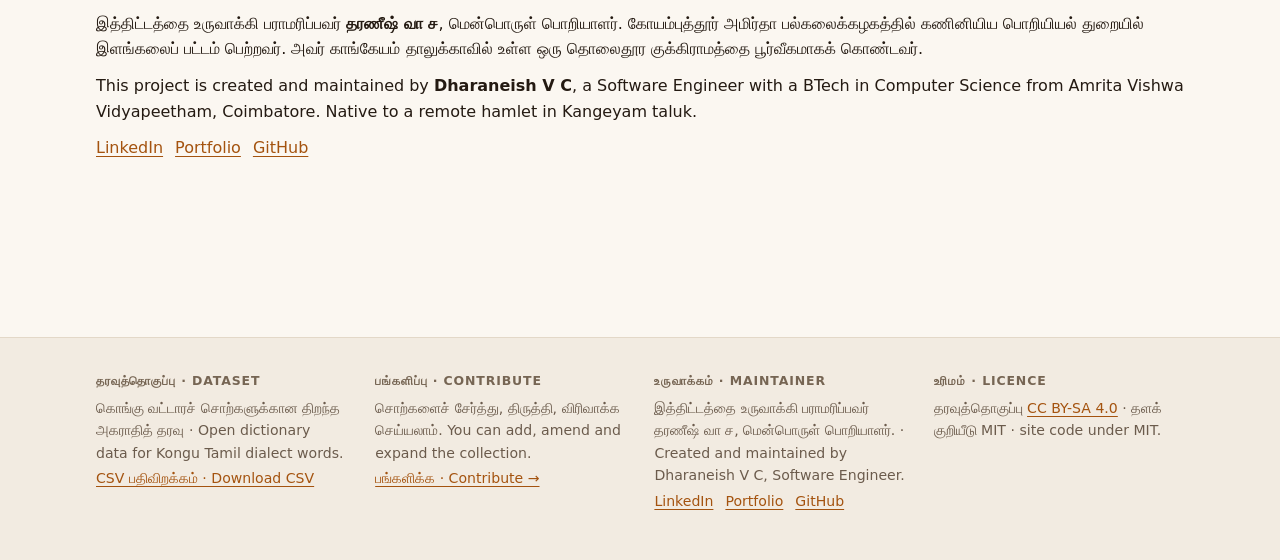
==== commit 8823e8fe: "cross references fixes, new word_type phrase & mergers" ====
--- a/about.html
+++ b/about.html
@@ -76,7 +76,7 @@
     <section id="aim">
       <h2>நோக்கம் · Aim</h2>
       <p>
-        இத்திட்டம் கொங்கு வட்டாரச் சொற்கள், சொற்றொடர்கள், பழமையான வழக்குகள் ஆகியவற்றை ஒரு விரிவான
+        இத்திட்டம் கொங்கு வட்டாரச் சொற்கள், சொற்றொடர்கள், பழமையான சொல்லாடல் வழக்குகள் ஆகியவற்றை ஒரு விரிவான
         அகராதியாக்குவதை இலக்காகக் கொண்டுள்ளது. ஒவ்வொரு சொல்லுக்கும் அதன் இலக்கண வகை, சூழல்,
         பயன்பாட்டு எடுத்துக்காட்டு ஆகியவற்றோடு சேர்த்து வழங்குவதே இதன் குறிக்கோள்.
       </p>
